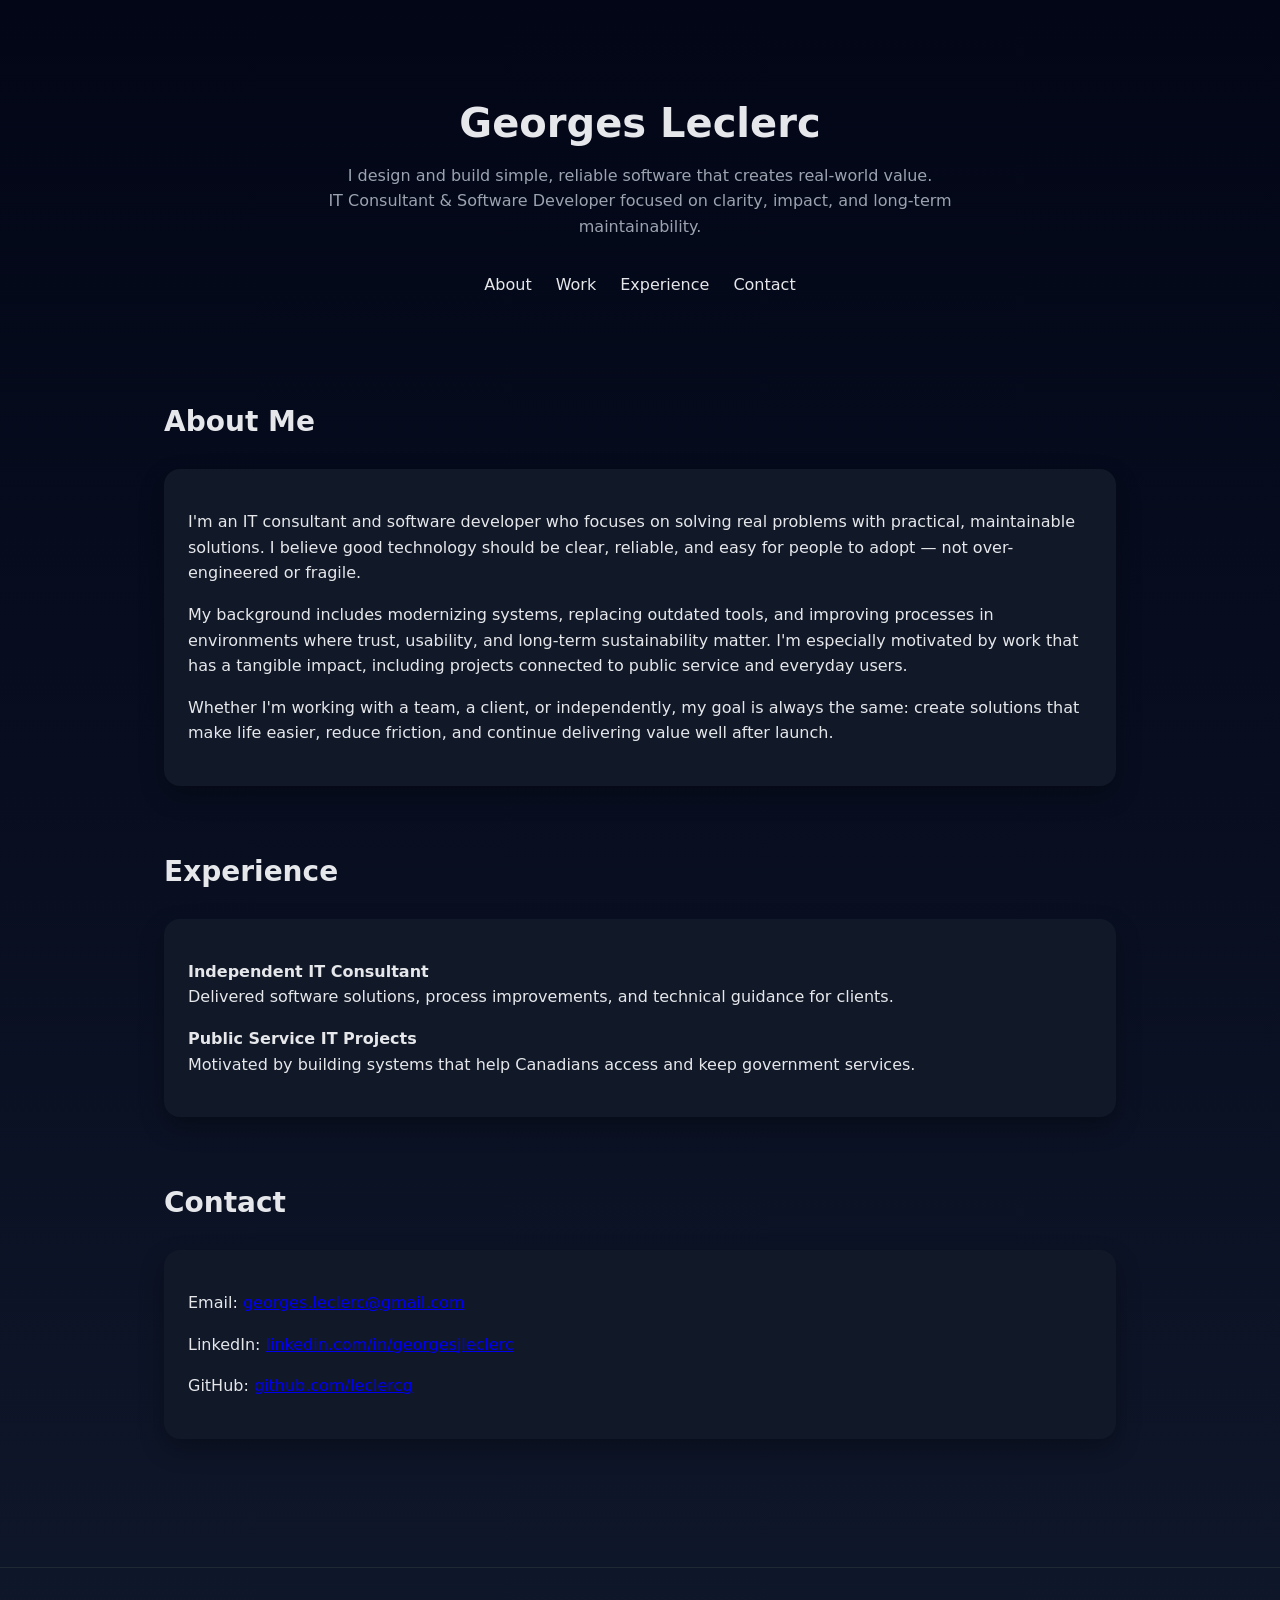
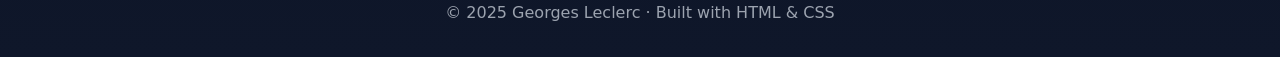
==== index.htm @ 42e0b4db "Add index.htm Initial commit of index.htm" ====
<!DOCTYPE html>
<html lang="en">
<head>
  <meta charset="UTF-8" />
  <meta name="viewport" content="width=device-width, initial-scale=1.0" />
  <title>Georges Leclerc | Portfolio</title>
  <style>
    :root {
      --bg: #0f172a;
      --card: #111827;
      --text: #e5e7eb;
      --muted: #9ca3af;
      --accent: #38bdf8;
    }

    * { box-sizing: border-box; }

    body {
      margin: 0;
      font-family: system-ui, -apple-system, BlinkMacSystemFont, "Segoe UI", sans-serif;
      background: linear-gradient(180deg, #020617, var(--bg));
      color: var(--text);
      line-height: 1.6;
    }

    header {
      padding: 4rem 1.5rem 3rem;
      text-align: center;
    }

    header h1 {
      font-size: 2.5rem;
      margin-bottom: 0.5rem;
    }

    header p {
      color: var(--muted);
      max-width: 640px;
      margin: 0 auto;
    }

    nav {
      display: flex;
      justify-content: center;
      gap: 1.5rem;
      margin-top: 2rem;
      flex-wrap: wrap;
    }

    nav a {
      color: var(--text);
      text-decoration: none;
      font-weight: 500;
    }

    nav a:hover { color: var(--accent); }

    main {
      max-width: 1000px;
      margin: 0 auto;
      padding: 2rem 1.5rem 4rem;
    }

    section {
      margin-bottom: 4rem;
    }

    section h2 {
      font-size: 1.75rem;
      margin-bottom: 1.5rem;
    }

    .card {
      background: var(--card);
      border-radius: 1rem;
      padding: 1.5rem;
      box-shadow: 0 10px 25px rgba(0,0,0,0.3);
    }

    .grid {
      display: grid;
      gap: 1.5rem;
      grid-template-columns: repeat(auto-fit, minmax(260px, 1fr));
    }

    .project h3 {
      margin-top: 0;
    }

    .project p {
      color: var(--muted);
    }

    .project a {
      color: var(--accent);
      text-decoration: none;
      font-weight: 500;
    }

    footer {
      text-align: center;
      padding: 2rem 1.5rem;
      color: var(--muted);
      border-top: 1px solid #1f2933;
    }

    @media (max-width: 600px) {
      header h1 { font-size: 2rem; }
    }
  </style>
</head>
<body>

  <header>
    <h1>Georges Leclerc</h1>
    <p>
      I design and build simple, reliable software that creates real-world value.<br />
      IT Consultant & Software Developer focused on clarity, impact, and long-term maintainability.
    </p>

    <nav>
      <a href="#about">About</a>
      <a href="#projects">Work</a>
      <a href="#experience">Experience</a>
      <a href="#contact">Contact</a>
    </nav>
  </header>

  <main>

    <section id="about">
      <h2>About Me</h2>
      <div class="card">
        <p>
          I&apos;m an IT consultant and software developer who focuses on solving real problems with practical, maintainable solutions.
          I believe good technology should be clear, reliable, and easy for people to adopt — not over-engineered or fragile.
        </p>

        <p>
          My background includes modernizing systems, replacing outdated tools, and improving processes in environments where trust,
          usability, and long-term sustainability matter. I&apos;m especially motivated by work that has a tangible impact,
          including projects connected to public service and everyday users.
        </p>

        <p>
          Whether I&apos;m working with a team, a client, or independently, my goal is always the same:
          create solutions that make life easier, reduce friction, and continue delivering value well after launch.
        </p>
      </div>
    </section>

    <!--section id="projects">
      <h2>Projects</h2>
      <div class="grid">
        <div class="card project">
          <h3>System Modernization Tool</h3>
          <p>Replaced an outdated internal tool with a simpler, maintainable solution adopted by clients.</p>
          <a href="#">View details</a>
        </div>
        <div class="card project">
          <h3>Loyalty Program Analysis</h3>
          <p>Business and IT analysis of a retail loyalty program with performance indicators.</p>
          <a href="#">View details</a>
        </div>
        <div class="card project">
          <h3>Personal Fitness Planner</h3>
          <p>A lightweight tool to plan workouts with swimming and injury-safe cardio.</p>
          <a href="#">View details</a>
        </div>
      </div>
    </section-->

    <section id="experience">
      <h2>Experience</h2>
      <div class="card">
        <p><strong>Independent IT Consultant</strong><br />
        Delivered software solutions, process improvements, and technical guidance for clients.</p>

        <p><strong>Public Service IT Projects</strong><br />
        Motivated by building systems that help Canadians access and keep government services.</p>
      </div>
    </section>

    <section id="contact">
      <h2>Contact</h2>
      <div class="card">
        <p>Email: <a href="mailto:your@email.com">georges.leclerc@gmail.com</a></p>
        <p>LinkedIn: <a href="https://linkedin.com/in/georgesjleclerc">linkedin.com/in/georgesjleclerc</a></p>
        <p>GitHub: <a href="https://github.com/leclercg">github.com/leclercg</a></p>
      </div>
    </section>

  </main>

  <footer>
    &copy; 2025 Georges Leclerc · Built with HTML & CSS
  </footer>

</body>
</html>
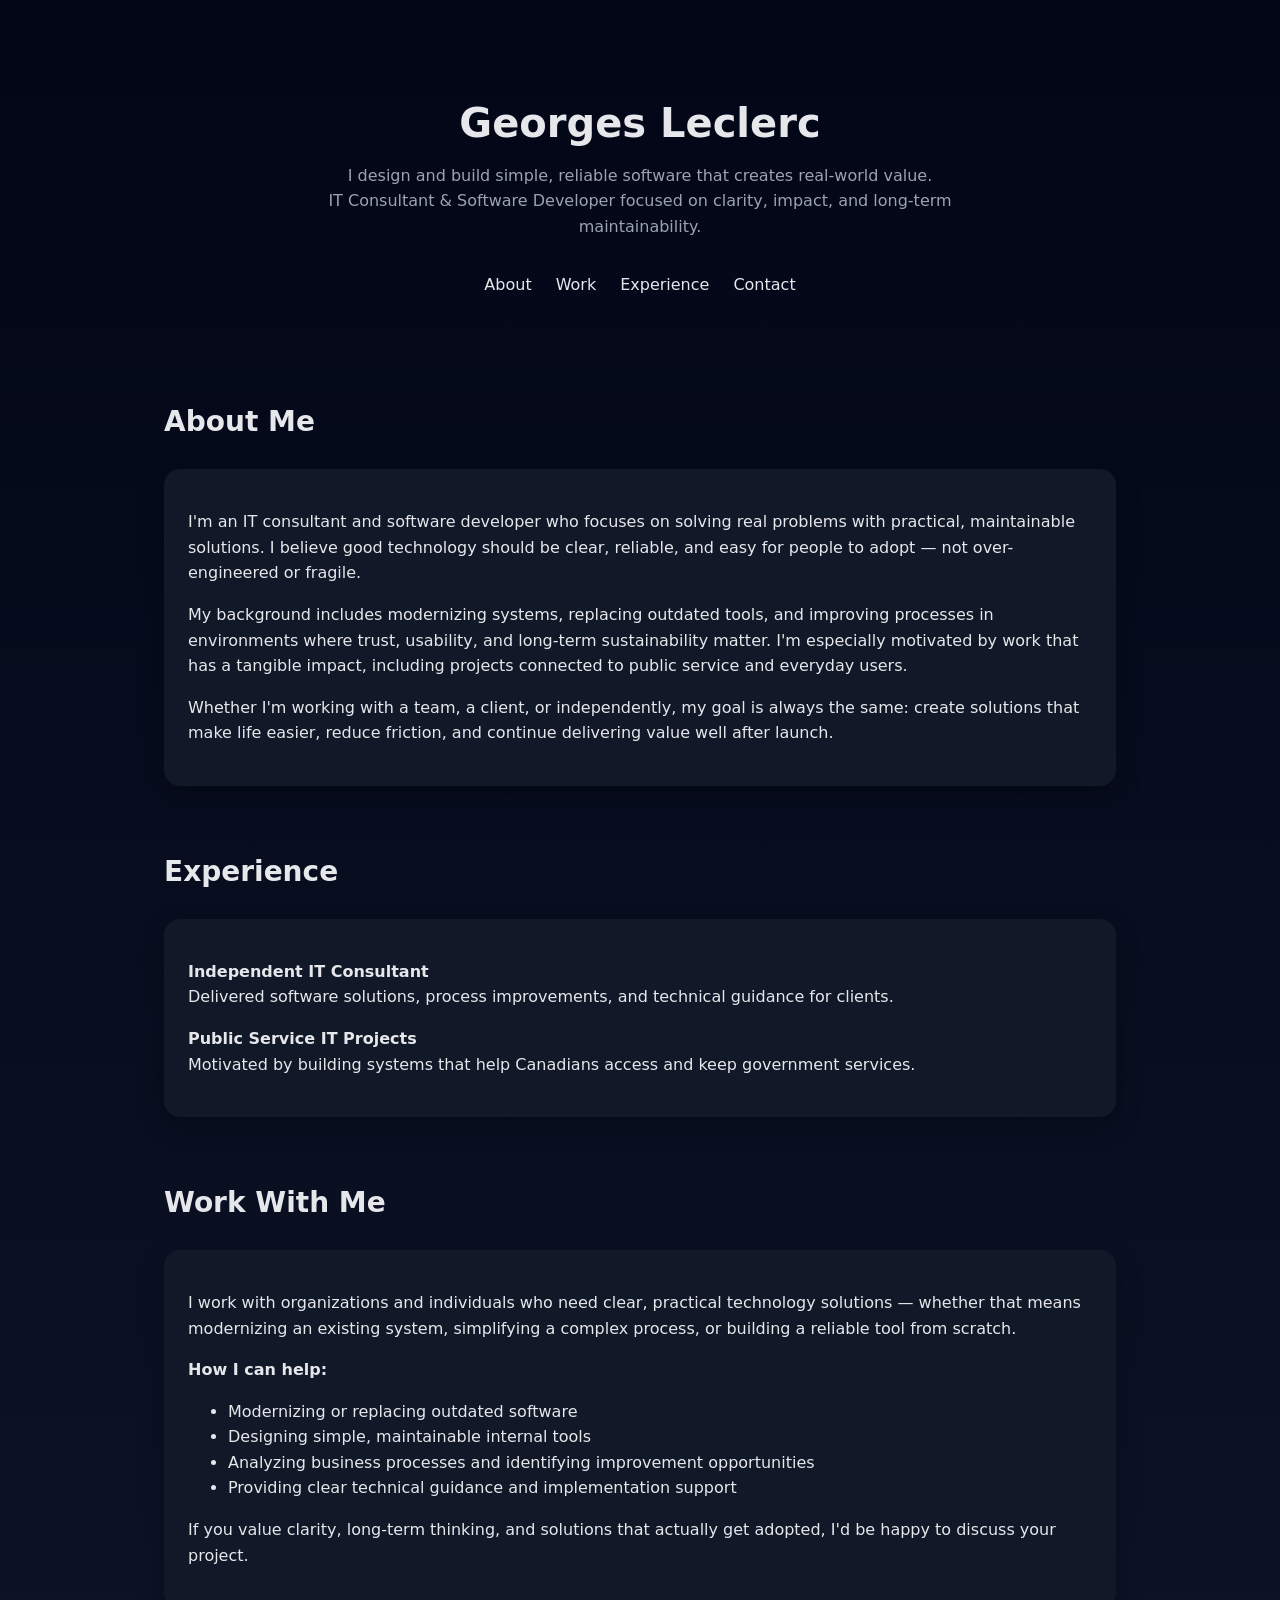
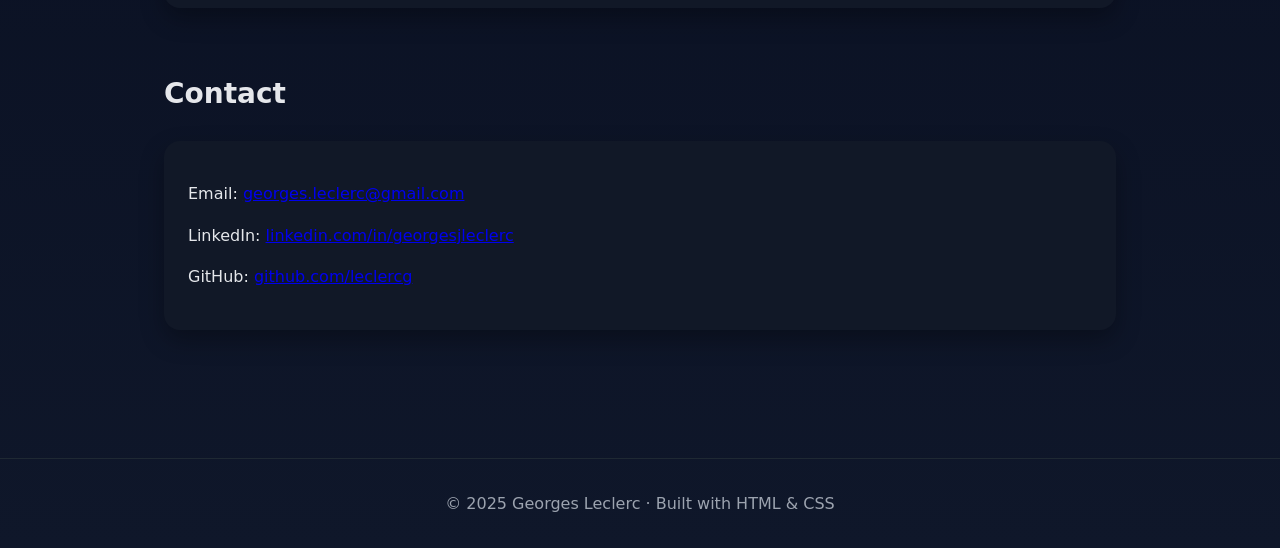
==== commit 82509a19: "Adding work with me section" ====
--- a/index.htm
+++ b/index.htm
@@ -181,6 +181,32 @@
       </div>
     </section>
 
+    <section id="work-with-me">
+      <h2>Work With Me</h2>
+      <div class="card">
+        <p>
+          I work with organizations and individuals who need clear, practical technology solutions —
+          whether that means modernizing an existing system, simplifying a complex process,
+          or building a reliable tool from scratch.
+        </p>
+
+
+        <p><strong>How I can help:</strong></p>
+        <ul>
+          <li>Modernizing or replacing outdated software</li>
+          <li>Designing simple, maintainable internal tools</li>
+          <li>Analyzing business processes and identifying improvement opportunities</li>
+          <li>Providing clear technical guidance and implementation support</li>
+        </ul>
+
+
+        <p>
+          If you value clarity, long-term thinking, and solutions that actually get adopted,
+          I&apos;d be happy to discuss your project.
+        </p>
+      </div>
+    </section>
+
     <section id="contact">
       <h2>Contact</h2>
       <div class="card">
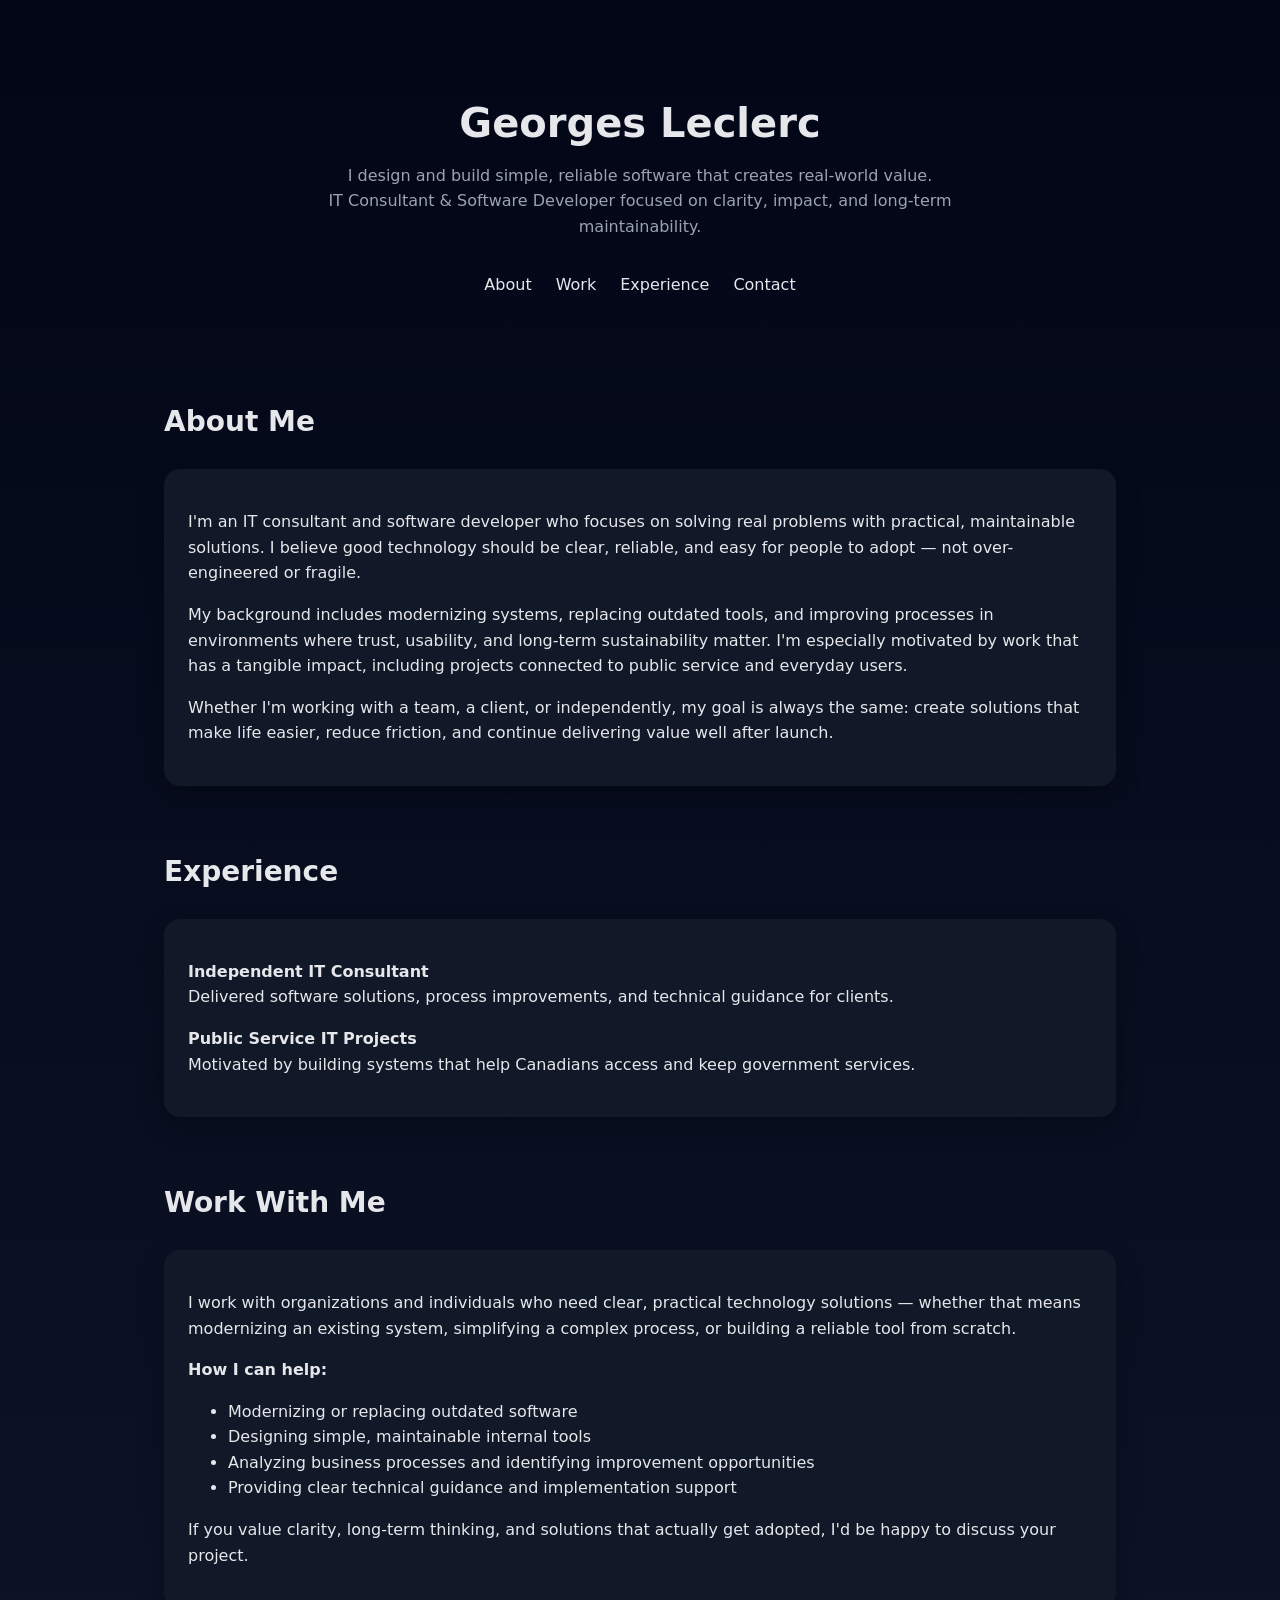
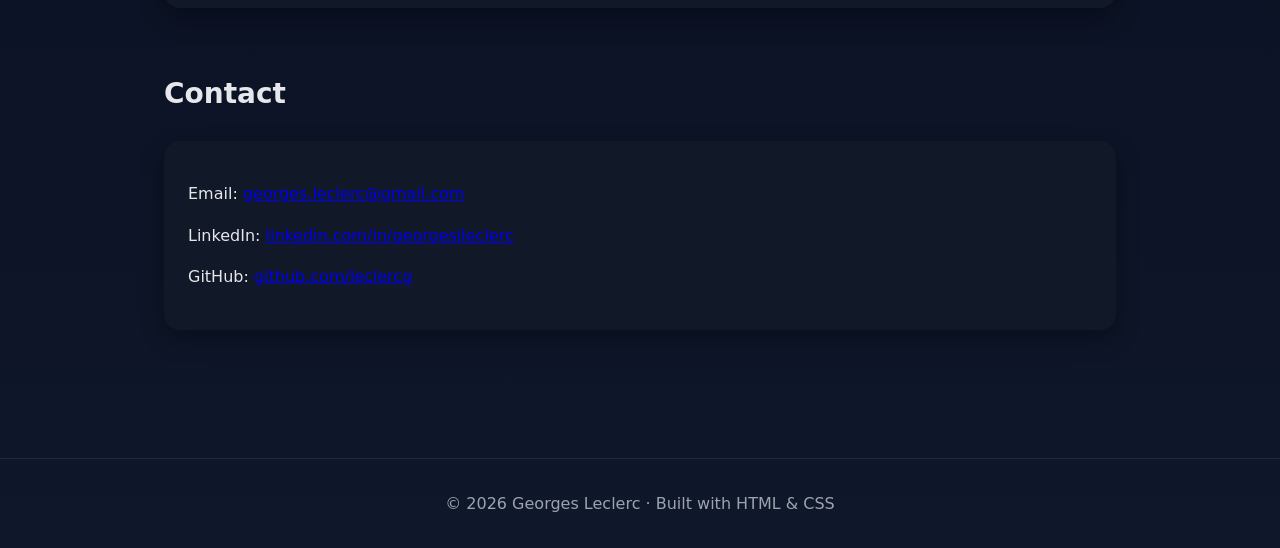
==== commit 5136c56f: "Updating copyright year and email link" ====
--- a/index.htm
+++ b/index.htm
@@ -210,7 +210,7 @@
     <section id="contact">
       <h2>Contact</h2>
       <div class="card">
-        <p>Email: <a href="mailto:your@email.com">georges.leclerc@gmail.com</a></p>
+        <p>Email: <a href="mailto:georges.leclerc@gmail.com">georges.leclerc@gmail.com</a></p>
         <p>LinkedIn: <a href="https://linkedin.com/in/georgesjleclerc">linkedin.com/in/georgesjleclerc</a></p>
         <p>GitHub: <a href="https://github.com/leclercg">github.com/leclercg</a></p>
       </div>
@@ -219,7 +219,7 @@
   </main>
 
   <footer>
-    &copy; 2025 Georges Leclerc · Built with HTML & CSS
+    &copy; 2026 Georges Leclerc · Built with HTML & CSS
   </footer>
 
 </body>
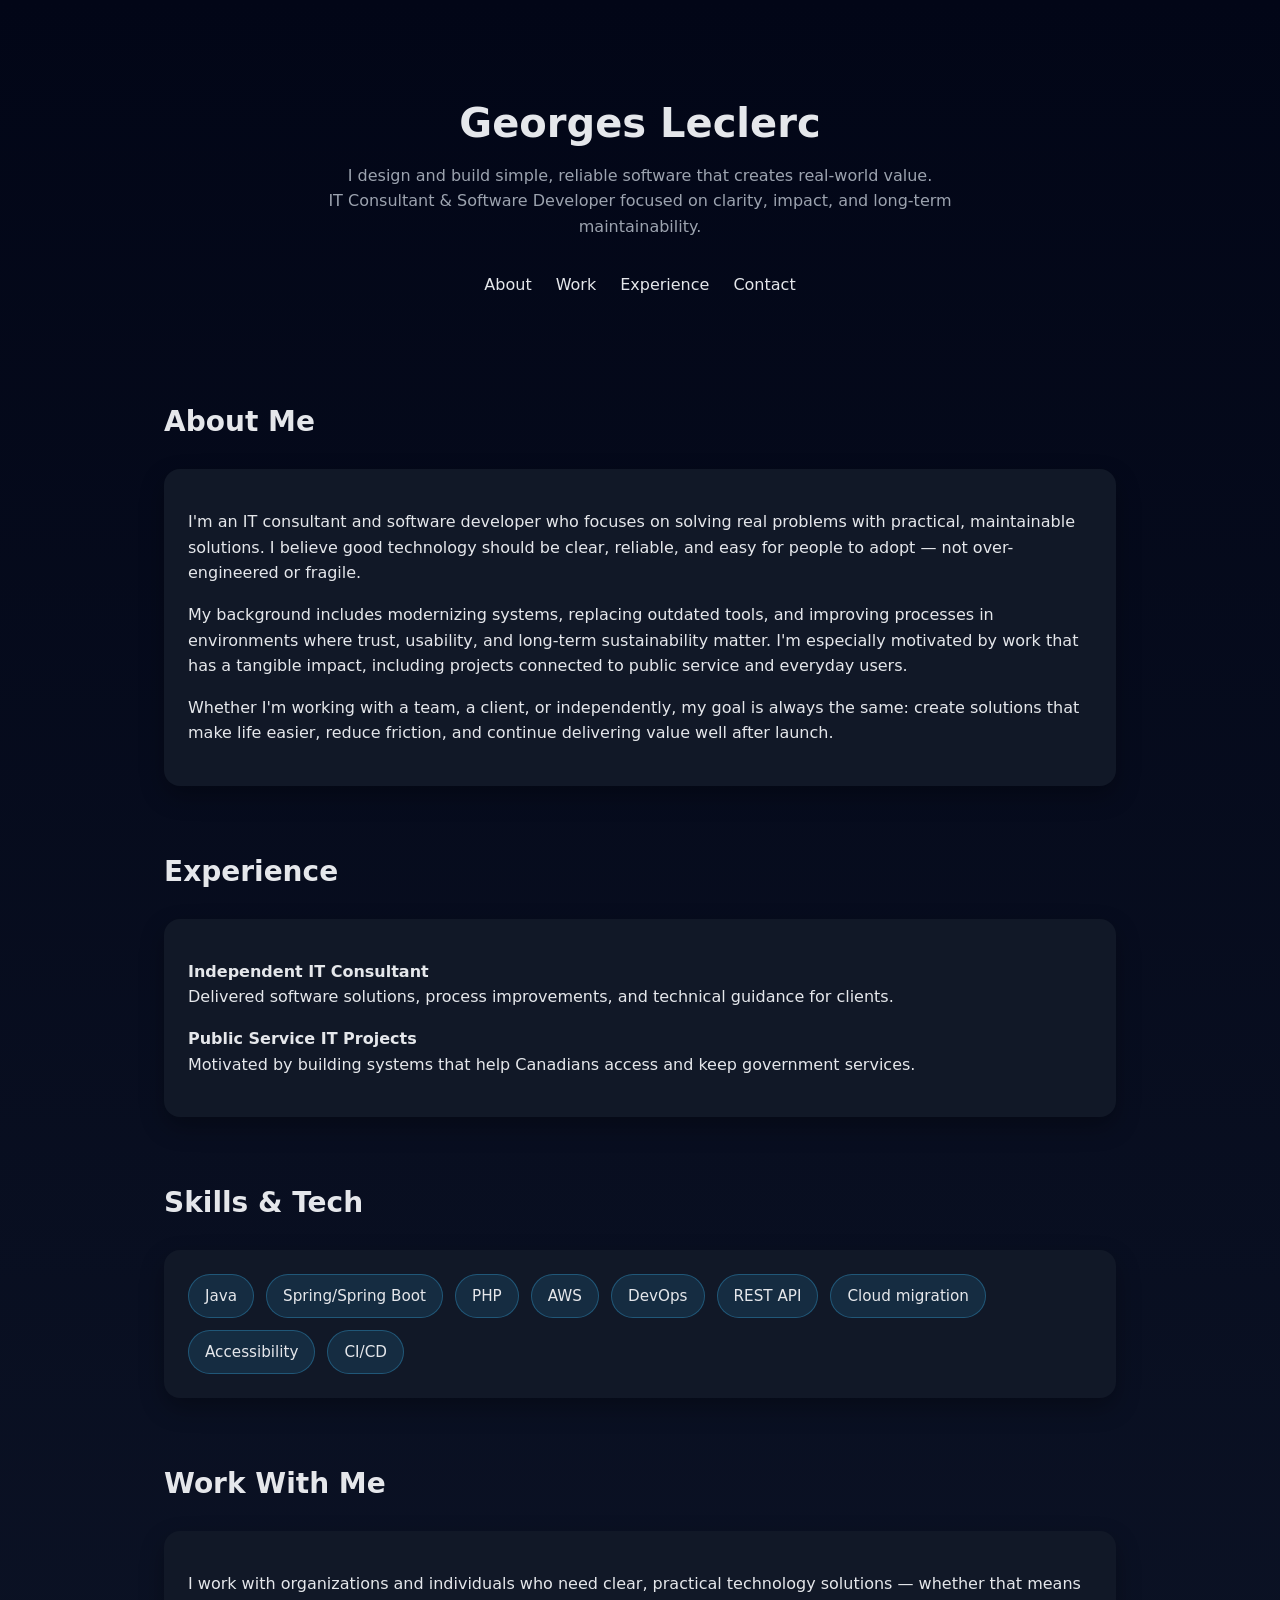
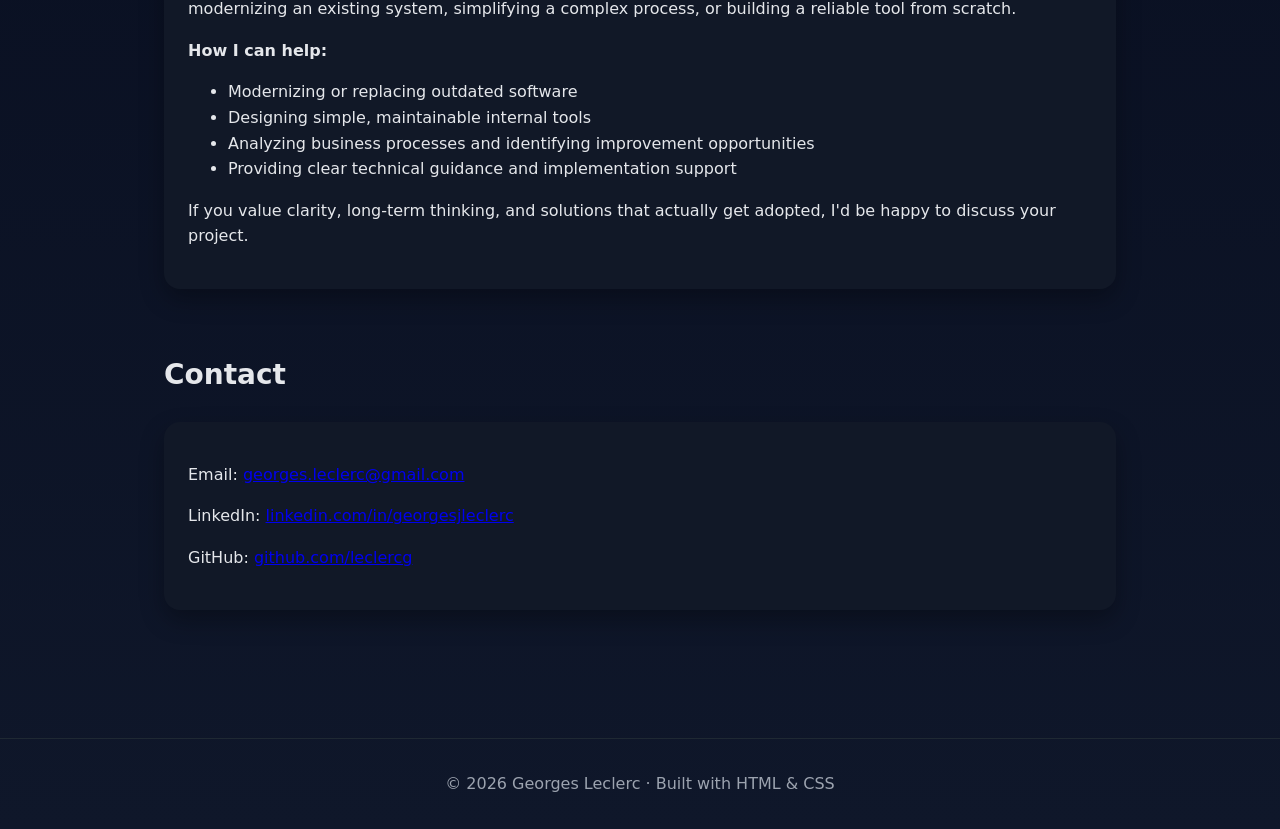
==== commit 358db57b: "Adding Skills & Tech section. Cleaning up CSS." ====
--- a/index.htm
+++ b/index.htm
@@ -4,110 +4,7 @@
   <meta charset="UTF-8" />
   <meta name="viewport" content="width=device-width, initial-scale=1.0" />
   <title>Georges Leclerc | Portfolio</title>
-  <style>
-    :root {
-      --bg: #0f172a;
-      --card: #111827;
-      --text: #e5e7eb;
-      --muted: #9ca3af;
-      --accent: #38bdf8;
-    }
-
-    * { box-sizing: border-box; }
-
-    body {
-      margin: 0;
-      font-family: system-ui, -apple-system, BlinkMacSystemFont, "Segoe UI", sans-serif;
-      background: linear-gradient(180deg, #020617, var(--bg));
-      color: var(--text);
-      line-height: 1.6;
-    }
-
-    header {
-      padding: 4rem 1.5rem 3rem;
-      text-align: center;
-    }
-
-    header h1 {
-      font-size: 2.5rem;
-      margin-bottom: 0.5rem;
-    }
-
-    header p {
-      color: var(--muted);
-      max-width: 640px;
-      margin: 0 auto;
-    }
-
-    nav {
-      display: flex;
-      justify-content: center;
-      gap: 1.5rem;
-      margin-top: 2rem;
-      flex-wrap: wrap;
-    }
-
-    nav a {
-      color: var(--text);
-      text-decoration: none;
-      font-weight: 500;
-    }
-
-    nav a:hover { color: var(--accent); }
-
-    main {
-      max-width: 1000px;
-      margin: 0 auto;
-      padding: 2rem 1.5rem 4rem;
-    }
-
-    section {
-      margin-bottom: 4rem;
-    }
-
-    section h2 {
-      font-size: 1.75rem;
-      margin-bottom: 1.5rem;
-    }
-
-    .card {
-      background: var(--card);
-      border-radius: 1rem;
-      padding: 1.5rem;
-      box-shadow: 0 10px 25px rgba(0,0,0,0.3);
-    }
-
-    .grid {
-      display: grid;
-      gap: 1.5rem;
-      grid-template-columns: repeat(auto-fit, minmax(260px, 1fr));
-    }
-
-    .project h3 {
-      margin-top: 0;
-    }
-
-    .project p {
-      color: var(--muted);
-    }
-
-    .project a {
-      color: var(--accent);
-      text-decoration: none;
-      font-weight: 500;
-    }
-
-    footer {
-      text-align: center;
-      padding: 2rem 1.5rem;
-      color: var(--muted);
-      border-top: 1px solid #1f2933;
-    }
-
-    @media (max-width: 600px) {
-      header h1 { font-size: 2rem; }
-    }
-  </style>
+  <link rel="stylesheet" href="styles.css" />
 </head>
 <body>
 
@@ -181,6 +78,23 @@
       </div>
     </section>
 
+    <section id="skills">
+      <h2>Skills & Tech</h2>
+      <div class="card">
+        <div class="skills">
+          <span class="skill">Java</span>
+          <span class="skill">Spring/Spring Boot</span>
+          <span class="skill">PHP</span>
+          <span class="skill">AWS</span>
+          <span class="skill">DevOps</span>
+          <span class="skill">REST API</span>
+          <span class="skill">Cloud migration</span>
+          <span class="skill">Accessibility</span>
+          <span class="skill">CI/CD</span>
+        </div>
+      </div>
+    </section>
+
     <section id="work-with-me">
       <h2>Work With Me</h2>
       <div class="card">
@@ -190,7 +104,6 @@
           or building a reliable tool from scratch.
         </p>
 
-
         <p><strong>How I can help:</strong></p>
         <ul>
           <li>Modernizing or replacing outdated software</li>
@@ -198,7 +111,6 @@
           <li>Analyzing business processes and identifying improvement opportunities</li>
           <li>Providing clear technical guidance and implementation support</li>
         </ul>
-
 
         <p>
           If you value clarity, long-term thinking, and solutions that actually get adopted,
--- a/styles.css
+++ b/styles.css
@@ -0,0 +1,124 @@
+:root {
+  --bg: #0f172a;
+  --card: #111827;
+  --text: #e5e7eb;
+  --muted: #9ca3af;
+  --accent: #38bdf8;
+}
+
+* {
+  box-sizing: border-box;
+}
+
+body {
+  margin: 0;
+  font-family: system-ui, -apple-system, BlinkMacSystemFont, "Segoe UI", sans-serif;
+  background: linear-gradient(180deg, #020617, var(--bg));
+  color: var(--text);
+  line-height: 1.6;
+}
+
+header {
+  padding: 4rem 1.5rem 3rem;
+  text-align: center;
+}
+
+header h1 {
+  font-size: 2.5rem;
+  margin-bottom: 0.5rem;
+}
+
+header p {
+  color: var(--muted);
+  max-width: 640px;
+  margin: 0 auto;
+}
+
+nav {
+  display: flex;
+  justify-content: center;
+  gap: 1.5rem;
+  margin-top: 2rem;
+  flex-wrap: wrap;
+}
+
+nav a {
+  color: var(--text);
+  text-decoration: none;
+  font-weight: 500;
+}
+
+nav a:hover {
+  color: var(--accent);
+}
+
+main {
+  max-width: 1000px;
+  margin: 0 auto;
+  padding: 2rem 1.5rem 4rem;
+}
+
+section {
+  margin-bottom: 4rem;
+}
+
+section h2 {
+  font-size: 1.75rem;
+  margin-bottom: 1.5rem;
+}
+
+.card {
+  background: var(--card);
+  border-radius: 1rem;
+  padding: 1.5rem;
+  box-shadow: 0 10px 25px rgba(0, 0, 0, 0.3);
+}
+
+.grid {
+  display: grid;
+  gap: 1.5rem;
+  grid-template-columns: repeat(auto-fit, minmax(260px, 1fr));
+}
+
+.project h3 {
+  margin-top: 0;
+}
+
+.project p {
+  color: var(--muted);
+}
+
+.project a {
+  color: var(--accent);
+  text-decoration: none;
+  font-weight: 500;
+}
+
+.skills {
+  display: flex;
+  flex-wrap: wrap;
+  gap: 0.75rem;
+}
+
+.skill {
+  background: rgba(56, 189, 248, 0.12);
+  color: var(--text);
+  border: 1px solid rgba(56, 189, 248, 0.3);
+  border-radius: 999px;
+  padding: 0.55rem 1rem;
+  font-size: 0.95rem;
+  font-weight: 500;
+}
+
+footer {
+  text-align: center;
+  padding: 2rem 1.5rem;
+  color: var(--muted);
+  border-top: 1px solid #1f2933;
+}
+
+@media (max-width: 600px) {
+  header h1 {
+    font-size: 2rem;
+  }
+}
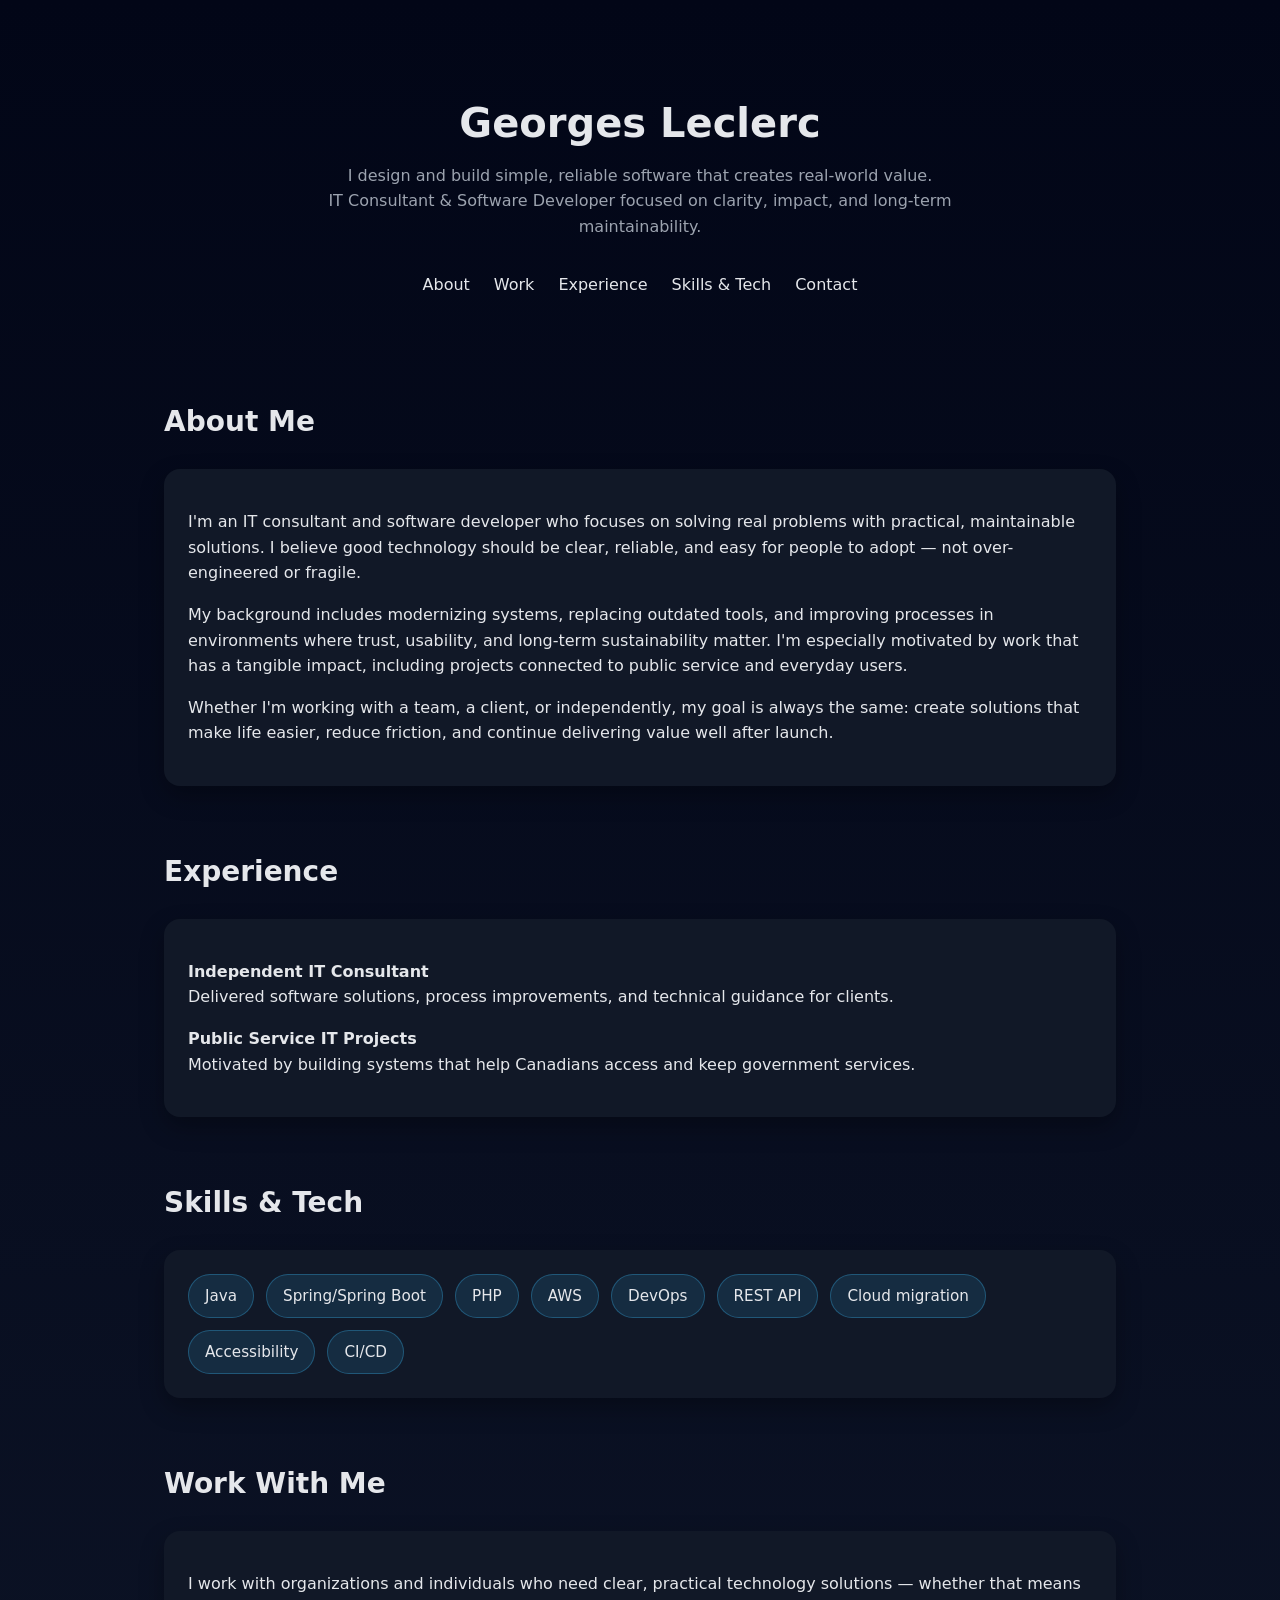
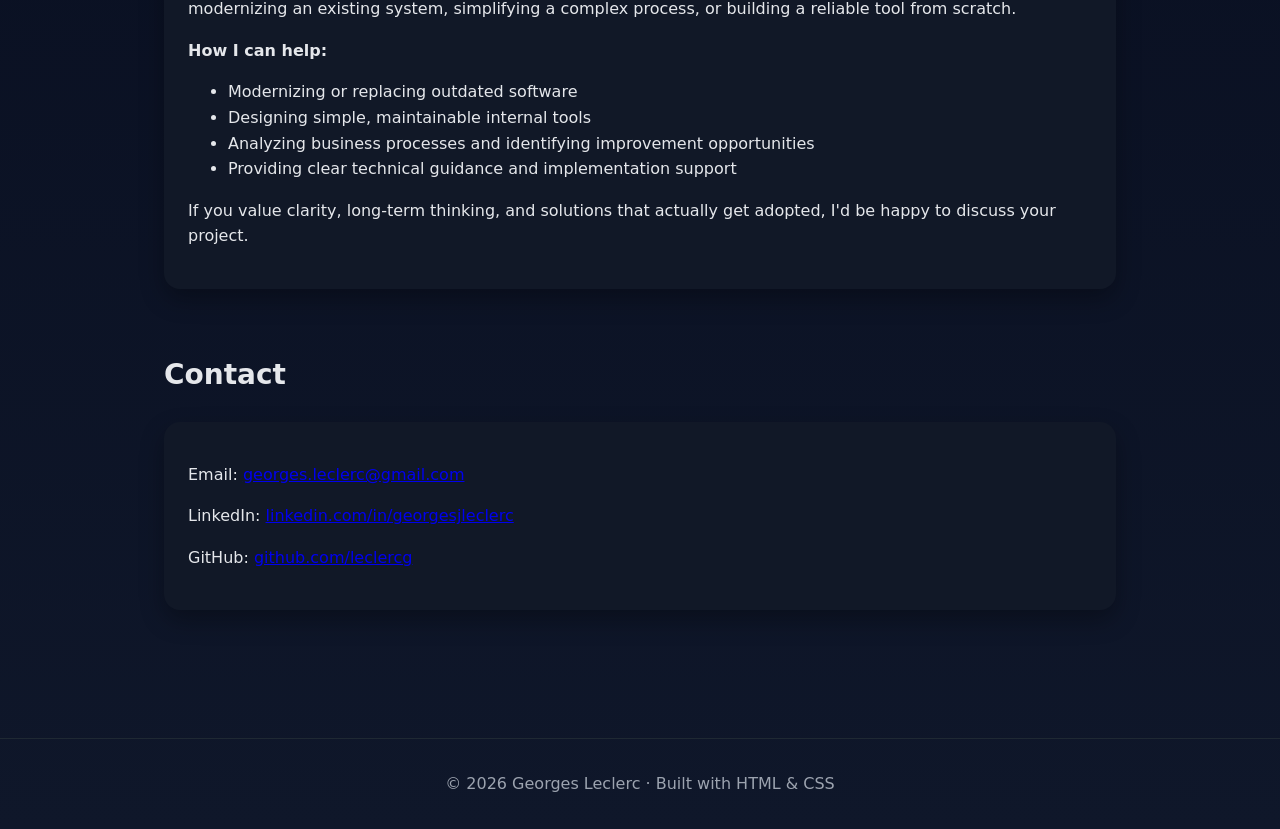
==== commit 11fe6118: "Adding Skills & Tech on the navigation bar" ====
--- a/index.htm
+++ b/index.htm
@@ -19,6 +19,7 @@
       <a href="#about">About</a>
       <a href="#projects">Work</a>
       <a href="#experience">Experience</a>
+      <a href="#skills">Skills & Tech</a>
       <a href="#contact">Contact</a>
     </nav>
   </header>
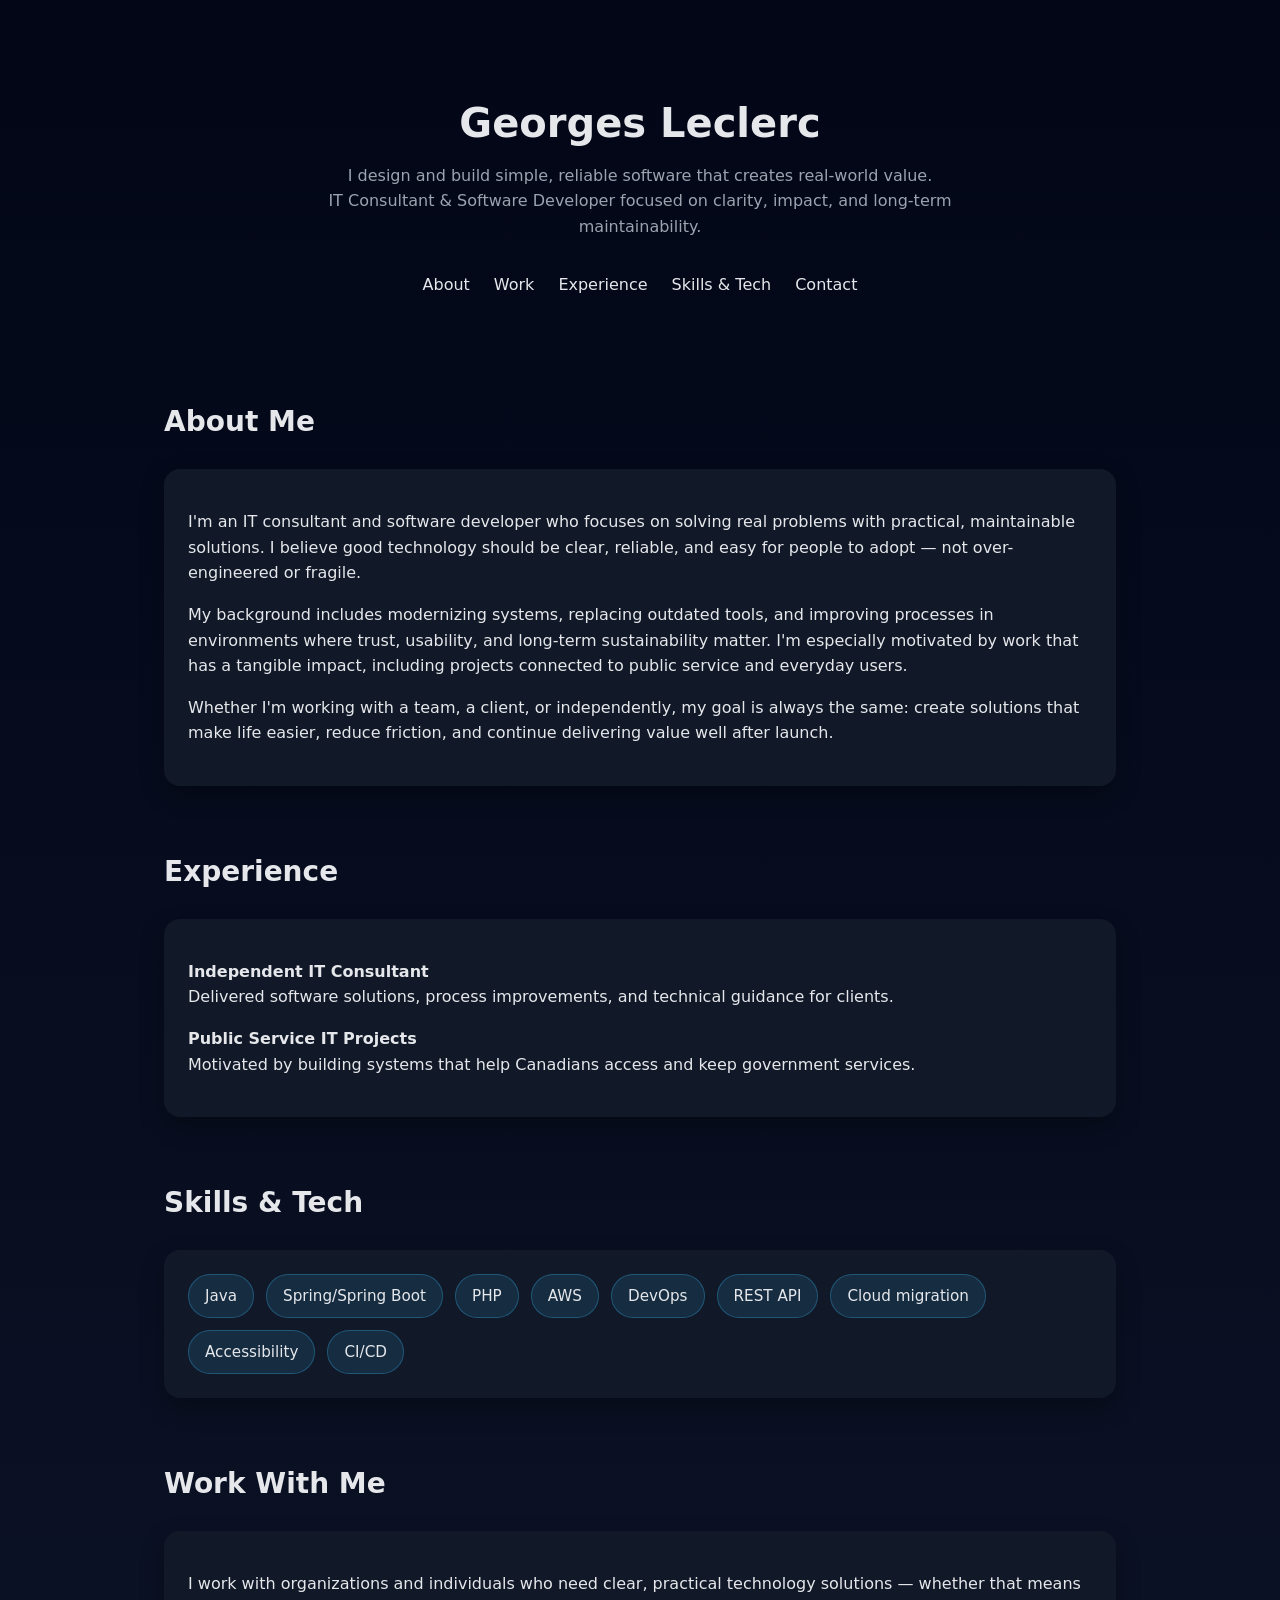
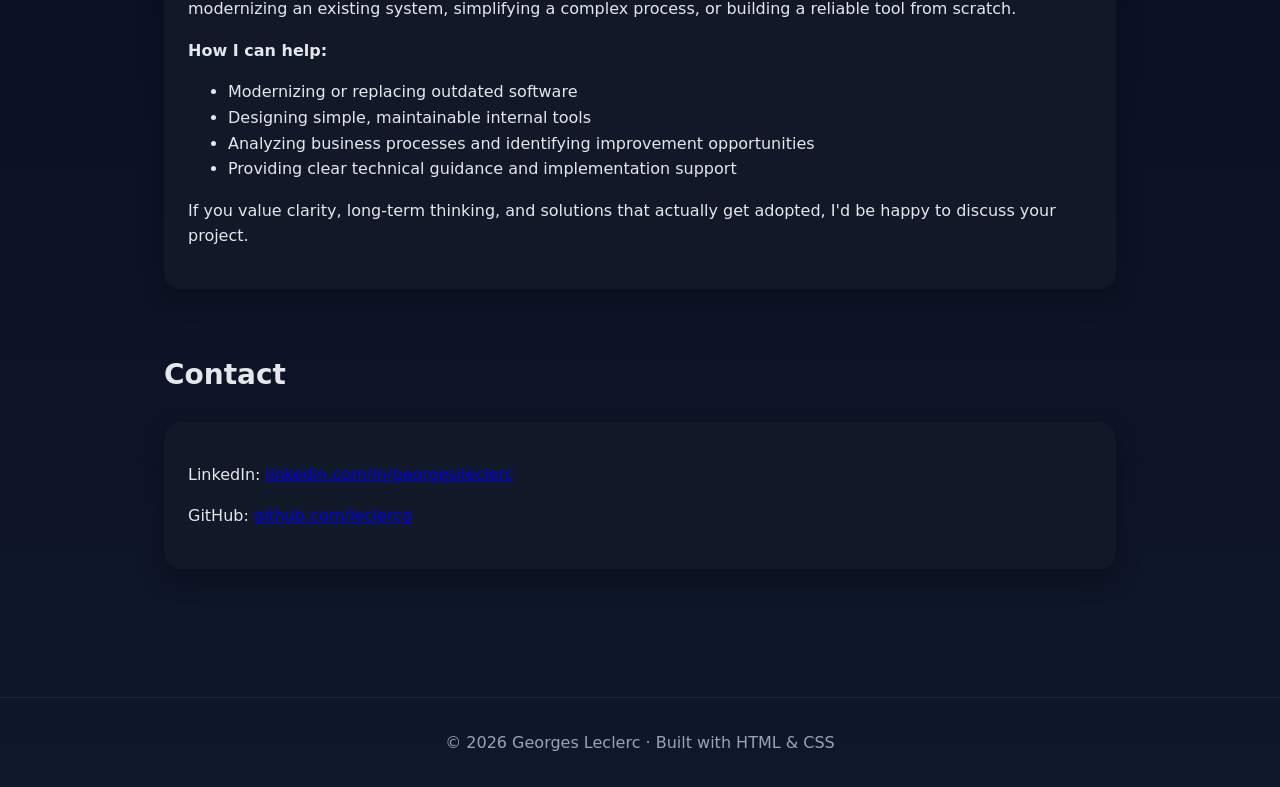
==== commit 6c59fdd7: "Removing email address" ====
--- a/index.htm
+++ b/index.htm
@@ -123,7 +123,6 @@
     <section id="contact">
       <h2>Contact</h2>
       <div class="card">
-        <p>Email: <a href="mailto:georges.leclerc@gmail.com">georges.leclerc@gmail.com</a></p>
         <p>LinkedIn: <a href="https://linkedin.com/in/georgesjleclerc">linkedin.com/in/georgesjleclerc</a></p>
         <p>GitHub: <a href="https://github.com/leclercg">github.com/leclercg</a></p>
       </div>
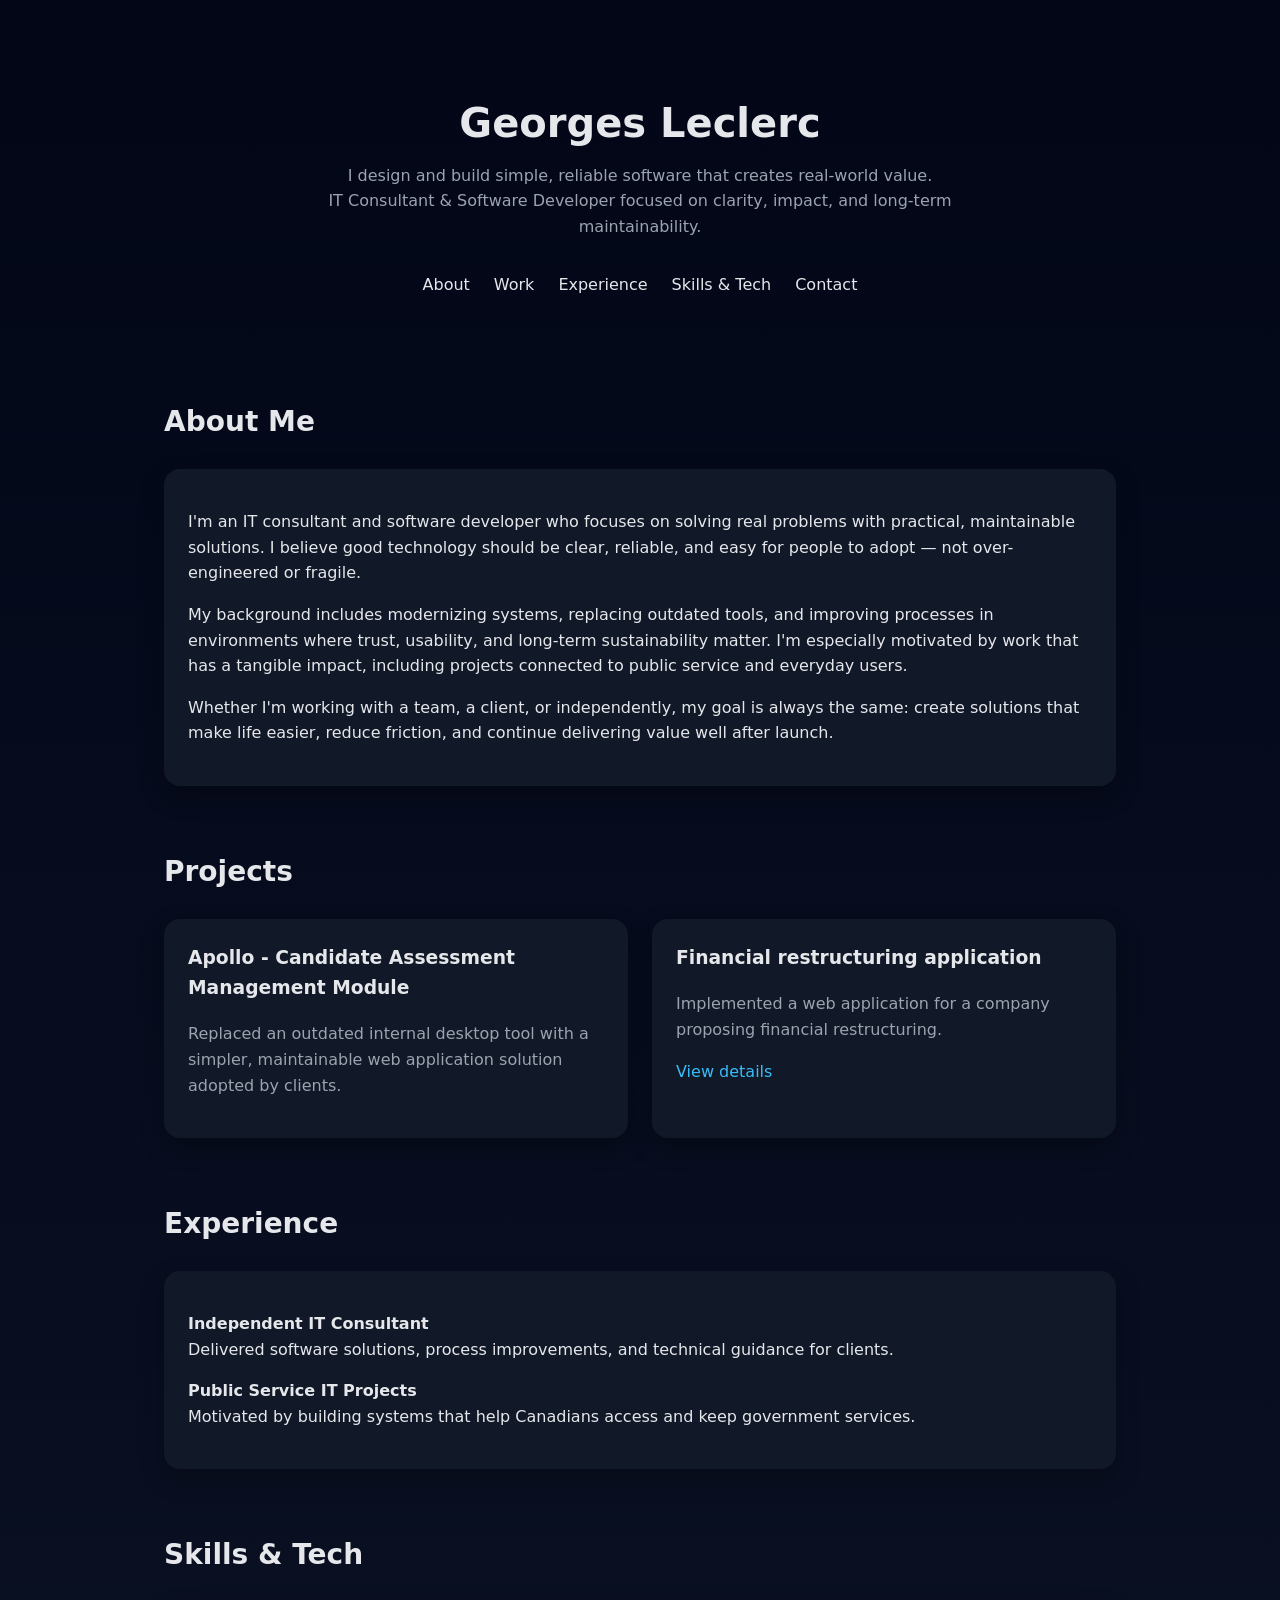
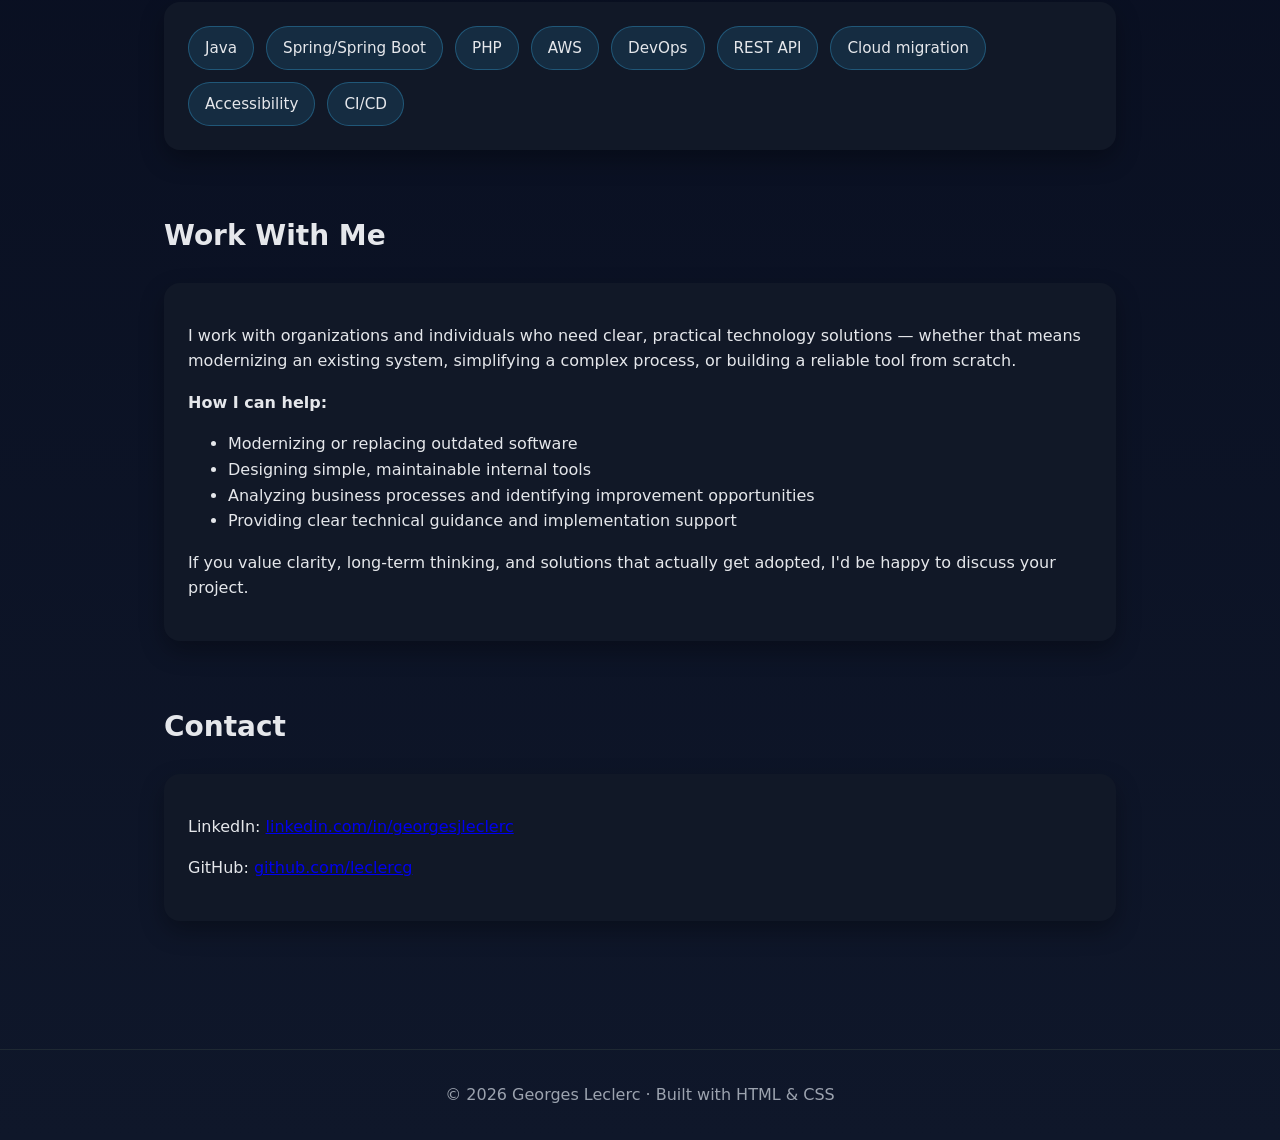
==== commit c5d2cd21: "Adding projects to the page and started having a separate page for one of them." ====
--- a/index.htm
+++ b/index.htm
@@ -47,26 +47,21 @@
       </div>
     </section>
 
-    <!--section id="projects">
+    <section id="projects">
       <h2>Projects</h2>
       <div class="grid">
         <div class="card project">
-          <h3>System Modernization Tool</h3>
-          <p>Replaced an outdated internal tool with a simpler, maintainable solution adopted by clients.</p>
-          <a href="#">View details</a>
+          <h3>Apollo - Candidate Assessment Management Module</h3>
+          <p>Replaced an outdated internal desktop tool with a simpler, maintainable web application solution adopted by clients.</p>
+          <!--a href="#">View details</a-->
         </div>
         <div class="card project">
-          <h3>Loyalty Program Analysis</h3>
-          <p>Business and IT analysis of a retail loyalty program with performance indicators.</p>
-          <a href="#">View details</a>
-        </div>
-        <div class="card project">
-          <h3>Personal Fitness Planner</h3>
-          <p>A lightweight tool to plan workouts with swimming and injury-safe cardio.</p>
-          <a href="#">View details</a>
+          <h3>Financial restructuring application</h3>
+          <p>Implemented a web application for a company proposing financial restructuring.</p>
+          <a href="financial-restructuring.html">View details</a>
         </div>
       </div>
-    </section-->
+    </section>
 
     <section id="experience">
       <h2>Experience</h2>
